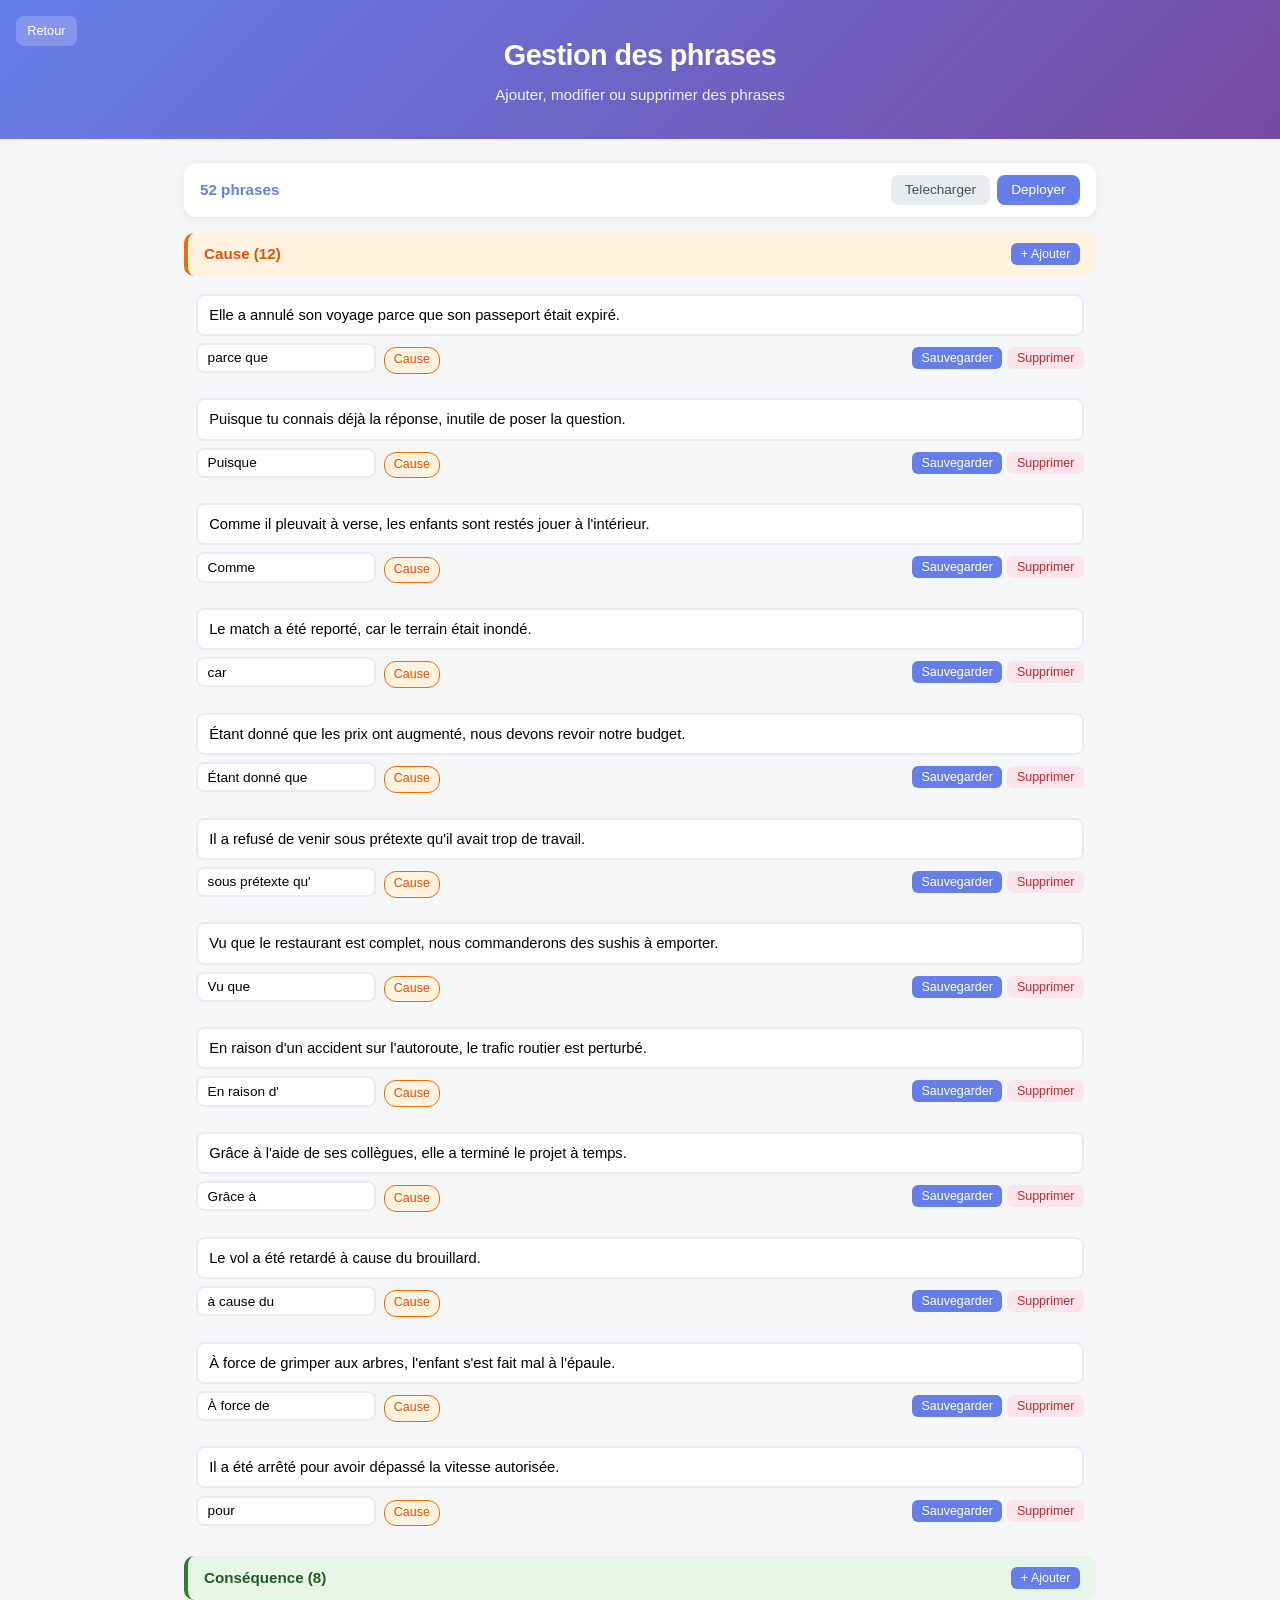
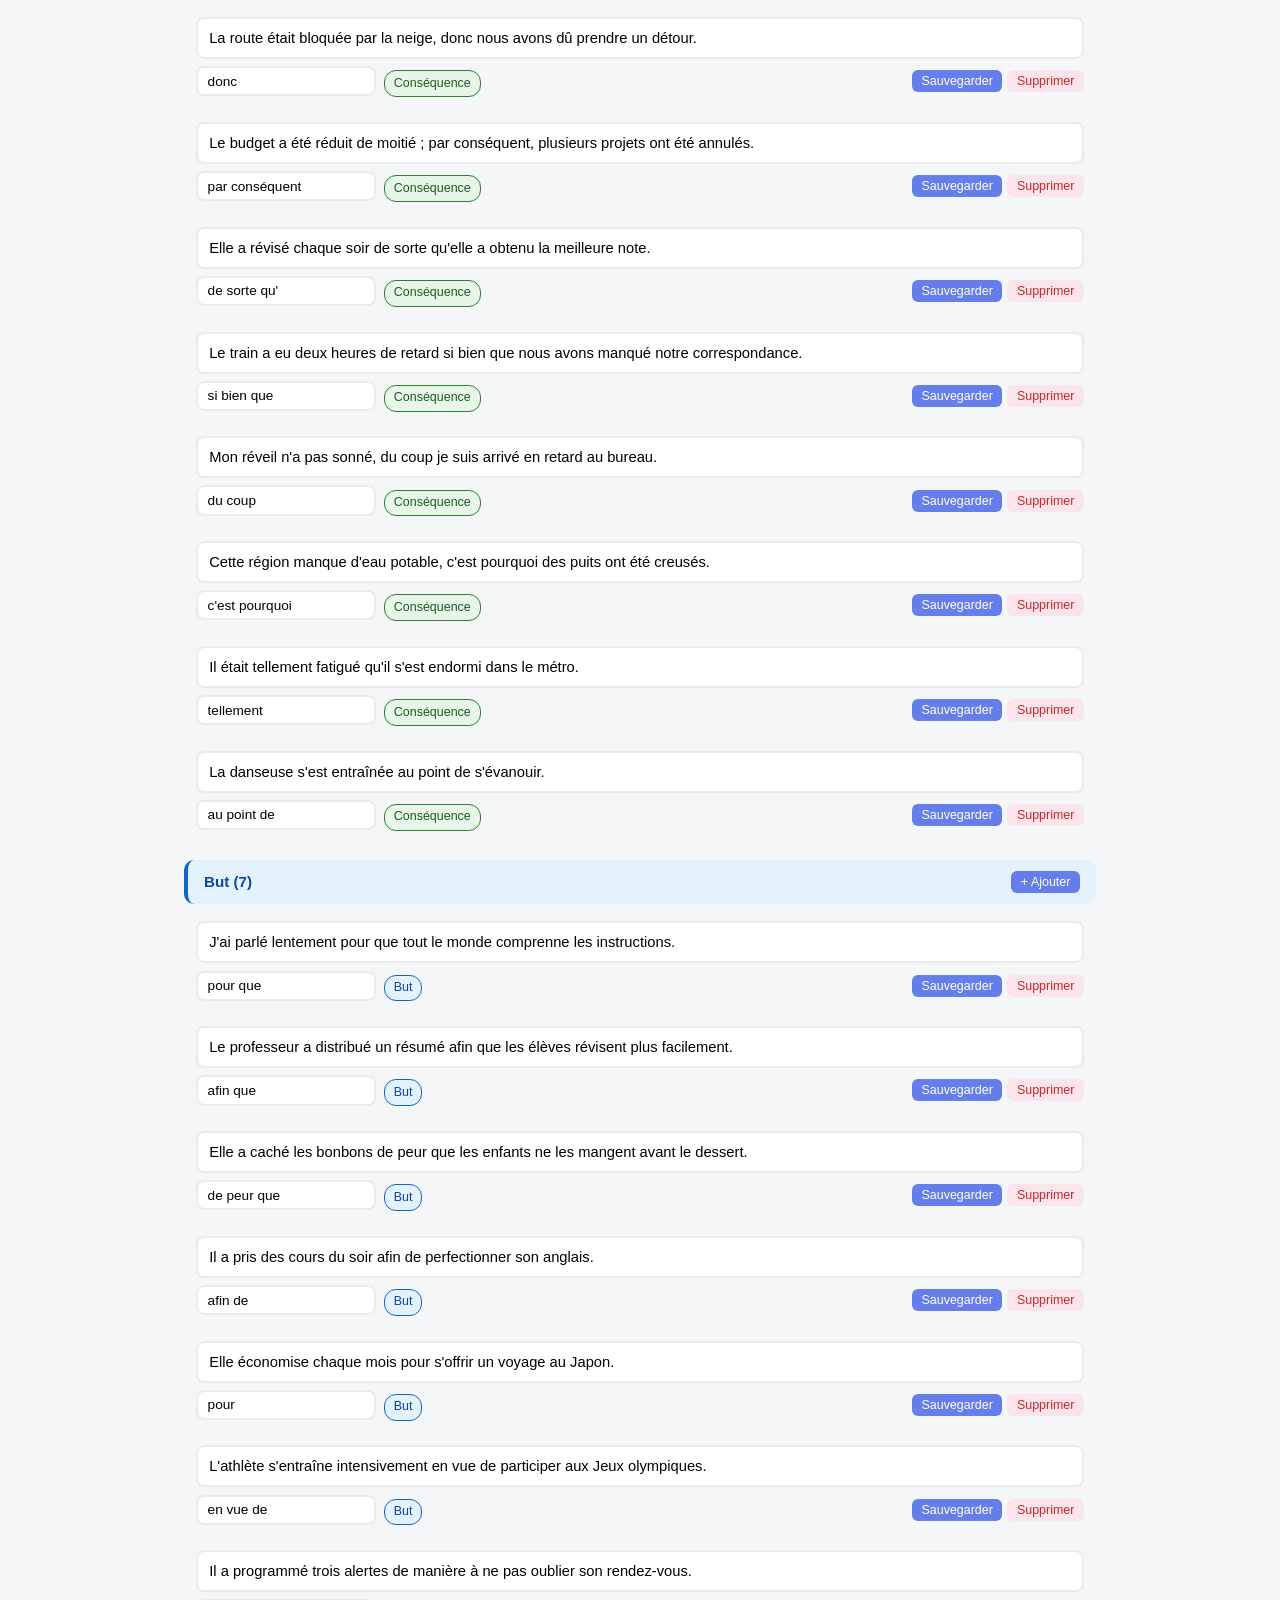
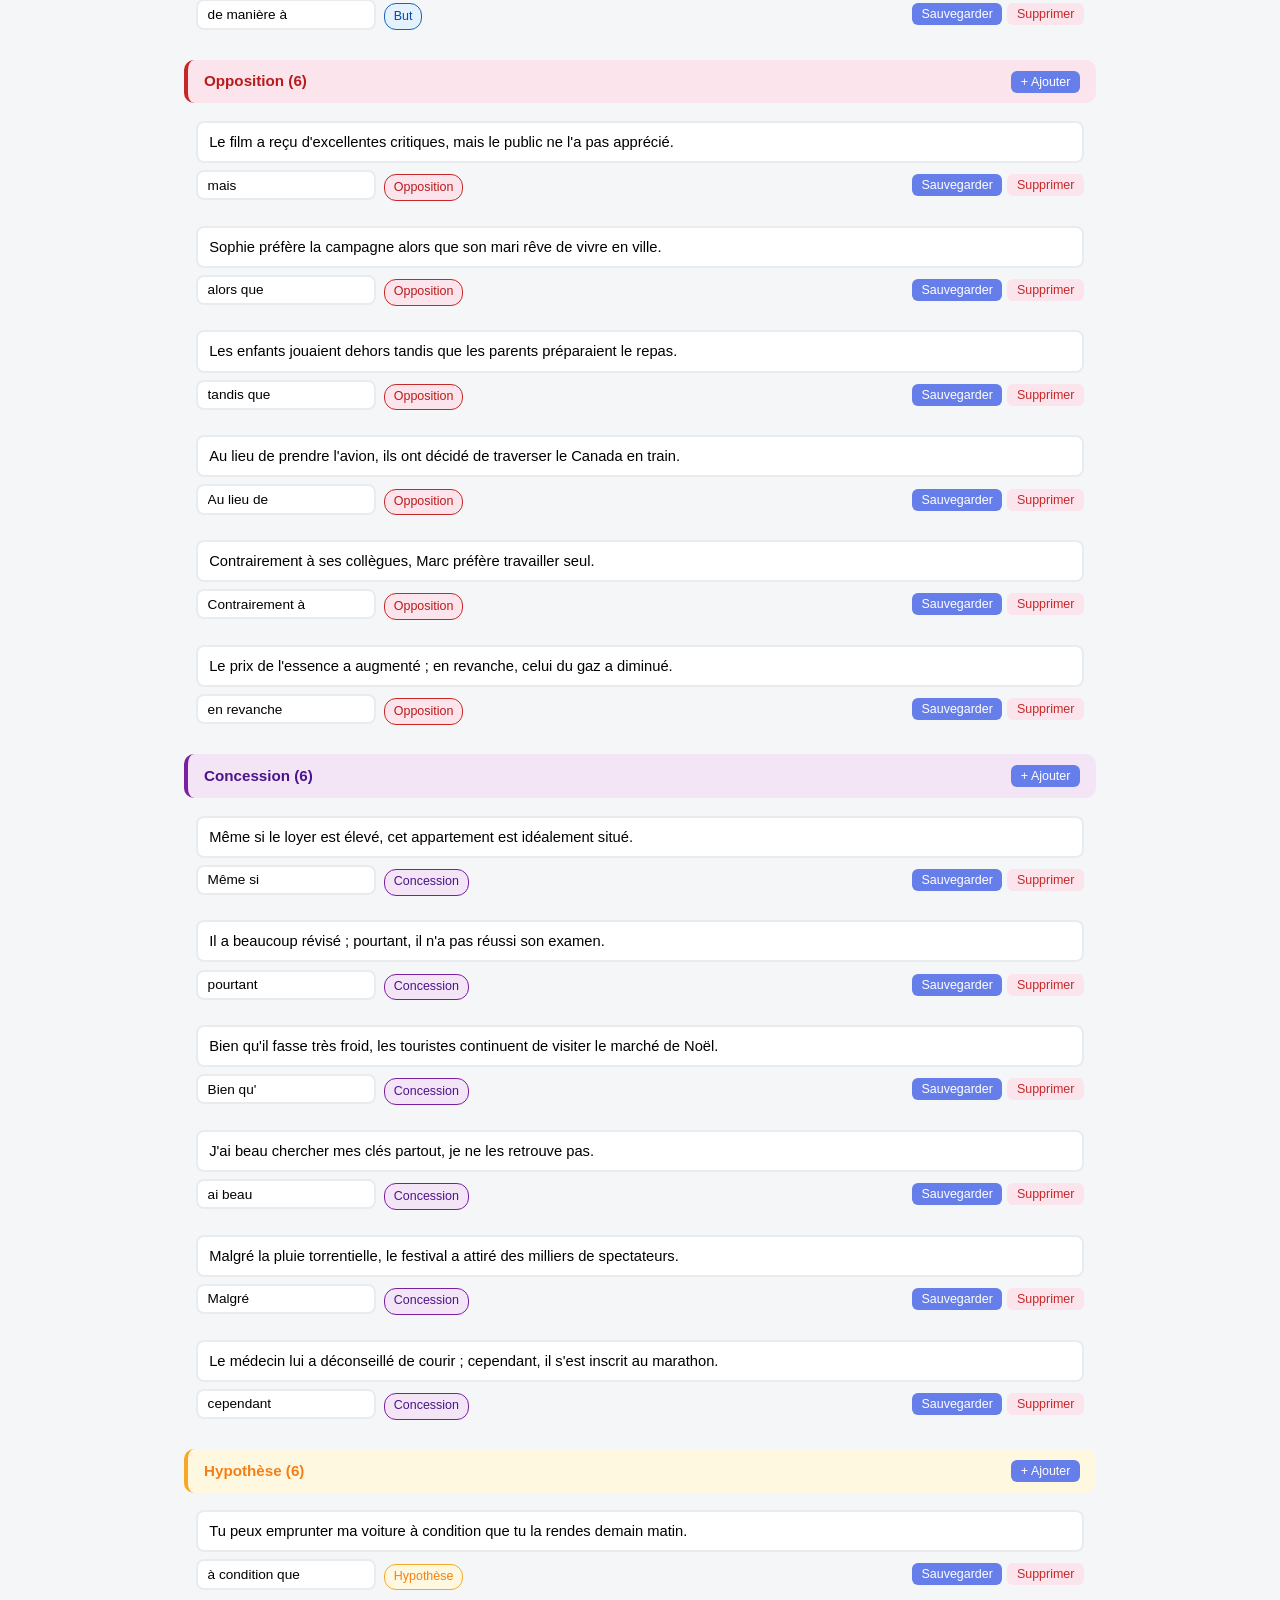
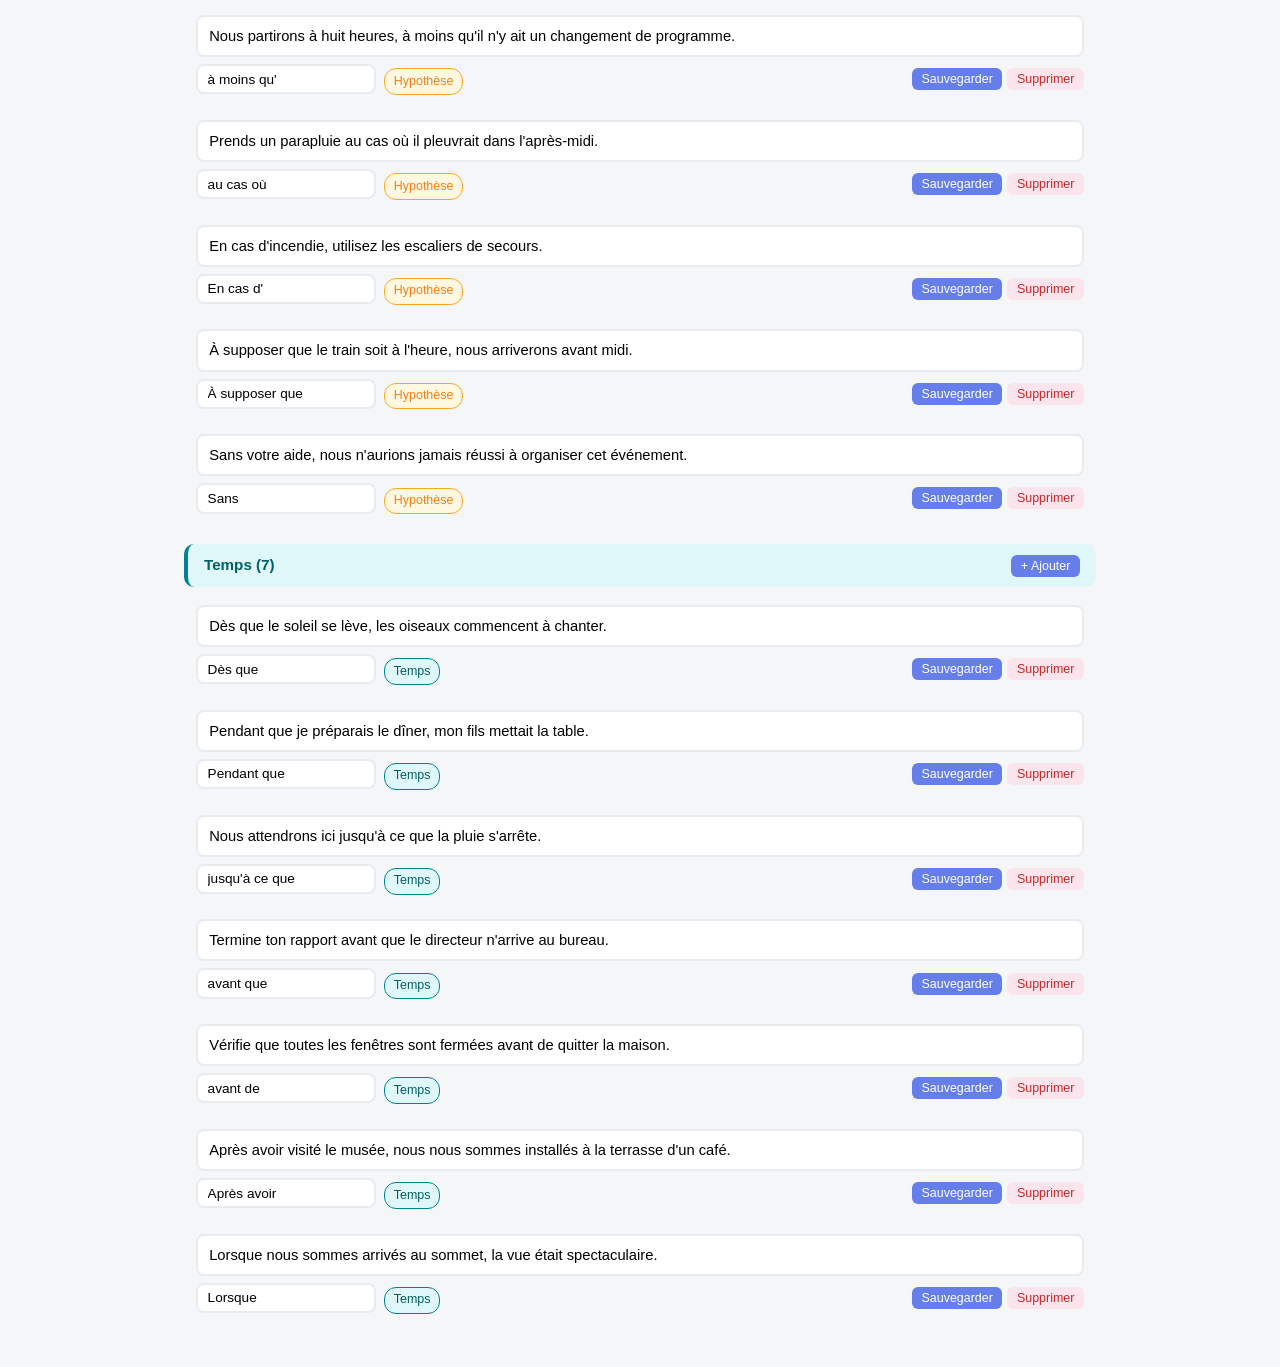
==== admin.html @ 8a6cf2e2 "Add admin page for phrase management with GitHub deploy - admin.html: CRUD interface to add/edit/del" ====
<!DOCTYPE html>
<html lang="fr">
<head>
  <meta charset="UTF-8">
  <meta name="viewport" content="width=device-width, initial-scale=1.0">
  <title>Gestion des phrases — Connecteurs FLE</title>
  <link rel="stylesheet" href="css/style.css">
</head>
<body>

  <header>
    <h1>Gestion des phrases</h1>
    <p>Ajouter, modifier ou supprimer des phrases</p>
    <a href="index.html" class="btn btn-secondary header-link">Retour</a>
  </header>

  <div class="container">

    <!-- Barre d'actions -->
    <div class="admin-toolbar">
      <span id="phrase-count" class="admin-count">0 phrases</span>
      <div class="admin-actions">
        <button class="btn btn-secondary" id="btn-download">Telecharger</button>
        <button class="btn btn-primary" id="btn-deploy">Deployer</button>
      </div>
    </div>

    <!-- Config GitHub (collapsed par défaut) -->
    <div id="github-config" class="card github-config hidden">
      <h3>Configuration GitHub</h3>
      <p class="subtitle">Necessaire une seule fois. Le token est stocke dans votre navigateur uniquement.</p>
      <div class="github-fields">
        <label>
          Personal Access Token
          <input type="password" id="github-token" placeholder="ghp_xxxxxxxxxxxx">
        </label>
        <a href="https://github.com/settings/tokens/new?scopes=repo&description=Connecteurs+FLE+Admin" target="_blank" class="btn btn-sm btn-secondary">Creer un token</a>
      </div>
      <div class="github-fields-row">
        <button class="btn btn-primary" id="btn-save-token">Enregistrer</button>
        <button class="btn btn-secondary" id="btn-cancel-config">Annuler</button>
      </div>
    </div>

    <!-- Phrases par catégorie -->
    <div id="admin-container"></div>

  </div>

  <!-- Toast notification -->
  <div id="toast" class="toast hidden"></div>

  <!-- Scripts -->
  <script src="data/phrases.js"></script>
  <script src="js/admin.js"></script>

</body>
</html>
---- css/style.css ----
/* ═══════════════════════════════════════════════
   Connecteurs FLE — Styles partagés
   ═══════════════════════════════════════════════ */

/* ── Reset & Base ── */
*, *::before, *::after { box-sizing: border-box; margin: 0; padding: 0; }

body {
  font-family: -apple-system, BlinkMacSystemFont, 'Segoe UI', Roboto, 'Helvetica Neue', Arial, sans-serif;
  background: #f5f6f8;
  color: #333;
  line-height: 1.6;
  min-height: 100vh;
}

/* ── Layout ── */
.container {
  max-width: 960px;
  margin: 0 auto;
  padding: 1rem;
}

/* ── Header ── */
header {
  background: linear-gradient(135deg, #667eea 0%, #764ba2 100%);
  color: white;
  padding: 1.5rem 1rem;
  text-align: center;
}
header h1 {
  font-size: 1.4rem;
  font-weight: 700;
  letter-spacing: -0.02em;
}
header p {
  opacity: 0.9;
  margin-top: 0.3rem;
  font-size: 0.95rem;
}

/* ── Cards ── */
.card {
  background: white;
  border-radius: 12px;
  box-shadow: 0 2px 8px rgba(0,0,0,0.07);
  padding: 1.25rem;
  margin-bottom: 1rem;
}
.card h3 {
  font-size: 1.05rem;
  margin-bottom: 0.75rem;
}
.card .subtitle {
  color: #888;
  font-size: 0.85rem;
  margin-top: -0.5rem;
  margin-bottom: 0.75rem;
}

/* ── Buttons ── */
.btn {
  display: inline-flex;
  align-items: center;
  justify-content: center;
  padding: 0.45rem 0.9rem;
  border: none;
  border-radius: 8px;
  font-size: 0.85rem;
  font-weight: 500;
  cursor: pointer;
  transition: all 0.15s;
  text-decoration: none;
}
.btn:active { transform: scale(0.97); }
.btn-primary { background: #667eea; color: white; }
.btn-primary:hover { background: #5a6fd6; }
.btn-secondary { background: #e9ecef; color: #495057; }
.btn-secondary:hover { background: #dee2e6; }
.btn-sm { padding: 0.25rem 0.6rem; font-size: 0.78rem; border-radius: 6px; }
.btn-danger { background: #fce4ec; color: #c62828; }
.btn-danger:hover { background: #ffcdd2; }

.btn-create {
  width: 100%;
  padding: 1rem;
  font-size: 1.05rem;
  font-weight: 600;
  background: linear-gradient(135deg, #667eea 0%, #764ba2 100%);
  color: white;
  border: none;
  border-radius: 12px;
  cursor: pointer;
  transition: all 0.2s;
  margin-top: 0.5rem;
}
.btn-create:hover { opacity: 0.92; transform: translateY(-1px); box-shadow: 0 4px 12px rgba(102,126,234,0.4); }
.btn-create:disabled { opacity: 0.5; cursor: not-allowed; transform: none; box-shadow: none; }

/* ── Quick bar (prof) ── */
.quick-bar {
  display: flex;
  flex-wrap: wrap;
  gap: 0.5rem;
  align-items: center;
  padding: 0.75rem 1rem;
  background: white;
  border-radius: 12px;
  margin-bottom: 1rem;
  box-shadow: 0 2px 8px rgba(0,0,0,0.07);
}
.quick-bar .count {
  margin-left: auto;
  font-weight: 600;
  font-size: 0.9rem;
  color: #667eea;
  white-space: nowrap;
}

/* ── Category sections (prof) ── */
.category-section { margin-bottom: 1.25rem; }

.category-header {
  display: flex;
  align-items: center;
  justify-content: space-between;
  padding: 0.6rem 1rem;
  border-radius: 10px;
  margin-bottom: 0.5rem;
  font-weight: 600;
  font-size: 0.95rem;
  border-left: 4px solid;
}
.category-header .cat-actions {
  display: flex;
  gap: 0.35rem;
}

/* ── Phrase items (prof) ── */
.phrase-item {
  display: flex;
  align-items: flex-start;
  gap: 0.65rem;
  padding: 0.6rem 0.75rem;
  border-radius: 8px;
  cursor: pointer;
  transition: background 0.1s;
}
.phrase-item:hover { background: #f8f9fa; }
.phrase-item input[type="checkbox"] {
  margin-top: 0.35rem;
  width: 18px;
  height: 18px;
  accent-color: #667eea;
  flex-shrink: 0;
}
.phrase-item .phrase-content { flex: 1; }
.phrase-item .phrase-text {
  display: block;
  font-size: 0.92rem;
  line-height: 1.5;
}
.connector-badge {
  display: inline-block;
  margin-top: 0.3rem;
  padding: 0.15rem 0.55rem;
  border-radius: 12px;
  font-size: 0.78rem;
  font-weight: 500;
}

/* ── Share link ── */
.link-box {
  display: flex;
  gap: 0.5rem;
}
.link-box input {
  flex: 1;
  padding: 0.6rem 0.8rem;
  border: 2px solid #e9ecef;
  border-radius: 8px;
  font-size: 0.9rem;
  color: #333;
  background: #f8f9fa;
}

/* ── Unified table (corrigé + résultats) ── */
.table-scroll {
  overflow-x: auto;
  -webkit-overflow-scrolling: touch;
  margin: 0 -1.25rem;
  padding: 0 1.25rem;
}
.unified-table {
  width: 100%;
  border-collapse: collapse;
  font-size: 0.85rem;
  min-width: 500px;
}
.unified-table th {
  text-align: left;
  padding: 0.55rem 0.5rem;
  border-bottom: 2px solid #e9ecef;
  color: #666;
  font-weight: 600;
  font-size: 0.78rem;
  text-transform: uppercase;
  letter-spacing: 0.03em;
  white-space: nowrap;
  position: sticky;
  top: 0;
  background: white;
}
.unified-table td {
  padding: 0.5rem 0.5rem;
  border-bottom: 1px solid #f0f0f0;
  vertical-align: top;
}
.unified-table tbody tr:hover { background: #f8f9fa; }
.unified-table tfoot td {
  padding: 0.6rem 0.5rem;
  border-top: 2px solid #e9ecef;
  border-bottom: none;
  font-size: 0.85rem;
}
.col-num { width: 2rem; text-align: center; color: #aaa; }
.col-phrase { min-width: 200px; }
.col-connector { white-space: nowrap; }
.col-category { white-space: nowrap; }
.col-student { text-align: center; min-width: 70px; }
.student-name {
  font-size: 0.75rem;
  font-weight: 700;
  color: #667eea;
  max-width: 80px;
  overflow: hidden;
  text-overflow: ellipsis;
}
.realtime-badge {
  display: inline-block;
  font-size: 0.65rem;
  font-weight: 600;
  text-transform: uppercase;
  letter-spacing: 0.05em;
  background: #e8f5e9;
  color: #2e7d32;
  padding: 0.15rem 0.5rem;
  border-radius: 10px;
  vertical-align: middle;
  margin-left: 0.4rem;
}
.cat-badge {
  display: inline-block;
  padding: 0.15rem 0.5rem;
  border-radius: 10px;
  font-size: 0.78rem;
  font-weight: 500;
  white-space: nowrap;
}

/* ── Dashboard table (prof) ── */
.dashboard-table {
  width: 100%;
  border-collapse: collapse;
  font-size: 0.88rem;
}
.dashboard-table th {
  text-align: left;
  padding: 0.6rem 0.5rem;
  border-bottom: 2px solid #e9ecef;
  color: #666;
  font-weight: 600;
  font-size: 0.8rem;
}
.dashboard-table td {
  padding: 0.55rem 0.5rem;
  border-bottom: 1px solid #f0f0f0;
}
.detail-cell { font-family: monospace; letter-spacing: 1px; }
.empty-state { color: #aaa; text-align: center; padding: 2rem 1rem; font-style: italic; }
.table-legend {
  margin-top: 0.75rem;
  font-size: 0.78rem;
  color: #666;
  line-height: 1.8;
}

/* ── Stats (prof) ── */
.stats-grid {
  display: grid;
  grid-template-columns: 1fr;
  gap: 0.4rem;
  margin-top: 1rem;
}
.stat-row {
  display: flex;
  align-items: center;
  gap: 0.5rem;
  font-size: 0.82rem;
}
.stat-row .stat-label {
  flex: 1;
  min-width: 0;
  white-space: nowrap;
  overflow: hidden;
  text-overflow: ellipsis;
}
.stat-bar-bg {
  width: 80px;
  height: 6px;
  background: #e9ecef;
  border-radius: 3px;
  overflow: hidden;
  flex-shrink: 0;
}
.stat-bar-fill {
  height: 100%;
  border-radius: 3px;
  transition: width 0.3s;
}
.stat-pct { width: 36px; text-align: right; font-weight: 600; font-size: 0.78rem; flex-shrink: 0; }

/* ═══ EXERCICE (élève) ═══ */

/* ── Welcome screen ── */
.welcome-screen {
  display: flex;
  flex-direction: column;
  align-items: center;
  justify-content: center;
  min-height: 80vh;
  text-align: center;
  padding: 2rem 1rem;
}
.welcome-screen h1 {
  font-size: 1.8rem;
  background: linear-gradient(135deg, #667eea, #764ba2);
  -webkit-background-clip: text;
  -webkit-text-fill-color: transparent;
  background-clip: text;
}
.welcome-screen p {
  color: #888;
  margin: 0.5rem 0 1.5rem;
}
.welcome-screen input {
  width: 100%;
  max-width: 320px;
  padding: 0.8rem 1rem;
  border: 2px solid #e0e0e0;
  border-radius: 12px;
  font-size: 1.05rem;
  text-align: center;
  transition: border-color 0.2s;
}
.welcome-screen input:focus {
  outline: none;
  border-color: #667eea;
}
.welcome-screen input.error {
  border-color: #c62828;
  animation: shake 0.4s;
}
.welcome-screen .btn-start {
  margin-top: 1rem;
  padding: 0.8rem 2.5rem;
  font-size: 1.05rem;
  font-weight: 600;
  background: linear-gradient(135deg, #667eea 0%, #764ba2 100%);
  color: white;
  border: none;
  border-radius: 12px;
  cursor: pointer;
  transition: all 0.2s;
}
.welcome-screen .btn-start:hover { opacity: 0.9; transform: translateY(-1px); }

@keyframes shake {
  0%, 100% { transform: translateX(0); }
  25% { transform: translateX(-6px); }
  75% { transform: translateX(6px); }
}

/* ── Instructions panel ── */
.instructions-panel {
  display: flex;
  flex-direction: column;
  align-items: center;
  justify-content: center;
  min-height: 80vh;
  text-align: left;
  padding: 2rem 1.5rem;
  max-width: 520px;
  margin: 0 auto;
}
.instructions-panel h2 {
  font-size: 1.4rem;
  margin-bottom: 1.25rem;
  text-align: center;
  width: 100%;
  background: linear-gradient(135deg, #667eea, #764ba2);
  -webkit-background-clip: text;
  -webkit-text-fill-color: transparent;
  background-clip: text;
}
.instructions-panel ol {
  margin-bottom: 1.5rem;
  padding-left: 1.25rem;
  font-size: 1rem;
  line-height: 1.8;
  color: #444;
}
.instructions-panel li { margin-bottom: 0.5rem; }

/* ── Progress bar ── */
.progress-bar {
  position: sticky;
  top: 0;
  z-index: 100;
  background: white;
  padding: 0.6rem 1rem;
  box-shadow: 0 2px 8px rgba(0,0,0,0.08);
}
.progress-track {
  height: 6px;
  background: #e9ecef;
  border-radius: 3px;
  overflow: hidden;
  margin-top: 0.3rem;
}
.progress-fill {
  height: 100%;
  background: linear-gradient(90deg, #667eea, #764ba2);
  border-radius: 3px;
  transition: width 0.3s ease;
}
.progress-text {
  font-size: 0.82rem;
  color: #888;
  font-weight: 500;
}

/* ── Phrase cards (exercice) ── */
.phrase-card {
  background: white;
  border-radius: 14px;
  box-shadow: 0 2px 8px rgba(0,0,0,0.06);
  padding: 1.25rem;
  margin-bottom: 1rem;
  border-left: 4px solid #e0e0e0;
  transition: border-color 0.3s;
}
.phrase-card.completed {
  border-left-color: #667eea;
}
.phrase-number {
  font-size: 0.78rem;
  font-weight: 600;
  color: #aaa;
  margin-bottom: 0.5rem;
}

/* ── Tokens ── */
.phrase-tokens {
  font-size: 1.05rem;
  line-height: 1.9;
  margin-bottom: 0.25rem;
}
.token-word {
  display: inline;
  cursor: pointer;
  padding: 2px 1px;
  border-radius: 4px;
  transition: all 0.12s;
  -webkit-tap-highlight-color: rgba(255,152,0,0.2);
}
.token-word:hover { background: #fff3e0; }
.token-word.selected {
  background: #ffb74d;
  color: white;
  font-weight: 600;
  border-radius: 4px;
  padding: 2px 2px;
}
.token-word.highlighted {
  background: #ffe0b2;
  border-radius: 4px;
  padding: 2px 1px;
}
.token-gap { display: inline; }
.token-gap.highlighted { background: #ffe0b2; }

/* ── Clear button ── */
.clear-btn {
  display: inline-flex;
  align-items: center;
  justify-content: center;
  width: 22px;
  height: 22px;
  border: none;
  background: #ffcdd2;
  color: #c62828;
  border-radius: 50%;
  font-size: 0.7rem;
  cursor: pointer;
  margin-left: 0.4rem;
  vertical-align: middle;
  transition: background 0.15s;
}
.clear-btn:hover { background: #ef9a9a; }

/* ── Connector preview ── */
.connector-preview {
  min-height: 0;
  overflow: hidden;
  transition: all 0.2s;
  font-size: 0.9rem;
  color: #555;
  padding: 0;
}
.connector-preview.visible {
  padding: 0.5rem 0.75rem;
  margin-top: 0.5rem;
  background: #fff8e1;
  border-radius: 8px;
  border: 1px solid #ffe082;
}
.preview-label { color: #999; font-size: 0.82rem; }

/* ── Category pills ── */
.cat-pills {
  display: flex;
  flex-wrap: wrap;
  gap: 0.4rem;
  margin-top: 0.75rem;
}
.cat-pill {
  padding: 0.35rem 0.7rem;
  border-radius: 20px;
  border: 2px solid;
  font-size: 0.78rem;
  font-weight: 600;
  cursor: pointer;
  transition: all 0.15s;
  opacity: 0.7;
  -webkit-tap-highlight-color: transparent;
}
.cat-pill:hover { opacity: 0.9; }
.cat-pill.selected {
  opacity: 1;
  transform: scale(1.08);
  box-shadow: 0 2px 8px rgba(0,0,0,0.15);
}

/* ── Phrase status ── */
.phrase-status {
  margin-top: 0.5rem;
  font-size: 0.82rem;
  font-weight: 500;
  min-height: 1.3em;
}
.phrase-status.complete { color: #2e7d32; }
.phrase-status.partial { color: #f57f17; }

/* ── Submit ── */
.submit-bar {
  position: sticky;
  bottom: 0;
  background: white;
  padding: 1rem;
  box-shadow: 0 -2px 10px rgba(0,0,0,0.08);
  text-align: center;
}
.btn-submit {
  width: 100%;
  max-width: 400px;
  padding: 0.9rem;
  font-size: 1.05rem;
  font-weight: 600;
  background: linear-gradient(135deg, #2e7d32, #43a047);
  color: white;
  border: none;
  border-radius: 12px;
  cursor: pointer;
  transition: all 0.2s;
}
.btn-submit:hover { opacity: 0.9; }
.btn-submit:disabled { opacity: 0.4; cursor: not-allowed; }

/* ═══ RESULTS (élève) ═══ */
.results-screen { padding: 2rem 1rem; max-width: 600px; margin: 0 auto; text-align: center; }
.results-screen h2 { font-size: 1.3rem; margin-bottom: 1.5rem; }

.score-circle {
  display: inline-flex;
  flex-direction: column;
  align-items: center;
  justify-content: center;
  width: 130px;
  height: 130px;
  border-radius: 50%;
  margin-bottom: 1rem;
}
.score-circle.good { background: #e8f5e9; border: 4px solid #2e7d32; color: #2e7d32; }
.score-circle.medium { background: #fff8e1; border: 4px solid #f9a825; color: #f57f17; }
.score-circle.poor { background: #fce4ec; border: 4px solid #c62828; color: #c62828; }
.score-number { font-size: 2.4rem; font-weight: 700; line-height: 1; }
.score-total { font-size: 1rem; font-weight: 500; opacity: 0.7; }
.score-text { font-size: 1.05rem; color: #555; margin-bottom: 1.5rem; }

.result-item {
  display: flex;
  align-items: flex-start;
  gap: 0.6rem;
  padding: 0.7rem 0.8rem;
  border-radius: 10px;
  margin-bottom: 0.4rem;
  text-align: left;
  font-size: 0.92rem;
}
.result-item.correct { background: #e8f5e9; }
.result-item.incorrect { background: #fce4ec; }
.result-icon { font-size: 1.1rem; flex-shrink: 0; margin-top: 0.1rem; }
.result-item.correct .result-icon { color: #2e7d32; }
.result-item.incorrect .result-icon { color: #c62828; }

/* ── Error screen ── */
.error-screen {
  display: flex;
  flex-direction: column;
  align-items: center;
  justify-content: center;
  min-height: 60vh;
  text-align: center;
  padding: 2rem;
}
.error-screen h2 { color: #c62828; margin-bottom: 0.5rem; }
.error-screen p { color: #888; }

/* ── Result colors ── */
.result-correct { color: #2e7d32; font-weight: 600; }
.result-partial { color: #e65100; font-weight: 600; }
.result-incorrect { color: #c62828; font-weight: 600; }

/* ═══ ADMIN (gestion phrases) ═══ */

/* ── Header link ── */
.header-link {
  position: absolute;
  top: 1rem;
  left: 1rem;
  background: rgba(255,255,255,0.2);
  color: white;
  font-size: 0.8rem;
  text-decoration: none;
  padding: 0.3rem 0.7rem;
}
.header-link:hover { background: rgba(255,255,255,0.3); }
header { position: relative; }

/* ── Admin toolbar ── */
.admin-toolbar {
  display: flex;
  align-items: center;
  justify-content: space-between;
  flex-wrap: wrap;
  gap: 0.5rem;
  padding: 0.75rem 1rem;
  background: white;
  border-radius: 12px;
  margin-bottom: 1rem;
  box-shadow: 0 2px 8px rgba(0,0,0,0.07);
}
.admin-count {
  font-weight: 600;
  font-size: 0.95rem;
  color: #667eea;
}
.admin-actions {
  display: flex;
  gap: 0.4rem;
}

/* ── GitHub config ── */
.github-config {
  border: 2px solid #667eea;
}
.github-fields {
  display: flex;
  align-items: flex-end;
  flex-wrap: wrap;
  gap: 0.75rem;
  margin-bottom: 0.75rem;
}
.github-fields label {
  flex: 1;
  min-width: 200px;
  font-size: 0.85rem;
  font-weight: 600;
  color: #555;
}
.github-fields input {
  display: block;
  width: 100%;
  margin-top: 0.3rem;
  padding: 0.5rem 0.7rem;
  border: 2px solid #e9ecef;
  border-radius: 8px;
  font-size: 0.9rem;
  font-family: monospace;
}
.github-fields input:focus {
  outline: none;
  border-color: #667eea;
}
.github-fields-row {
  display: flex;
  gap: 0.4rem;
}

/* ── Phrase edit row ── */
.phrase-edit-row {
  padding: 0.6rem 0.75rem;
  border-radius: 8px;
  margin-bottom: 0.35rem;
  transition: background 0.1s;
}
.phrase-edit-row:hover { background: #f8f9fa; }
.phrase-edit-fields {
  display: flex;
  flex-direction: column;
  gap: 0.4rem;
}
.phrase-edit-fields .input-text {
  width: 100%;
  padding: 0.5rem 0.7rem;
  border: 2px solid #e9ecef;
  border-radius: 8px;
  font-size: 0.92rem;
  line-height: 1.5;
  transition: border-color 0.15s;
}
.phrase-edit-fields .input-text:focus {
  outline: none;
  border-color: #667eea;
}
.phrase-edit-fields .input-text.error {
  border-color: #c62828;
}
.phrase-edit-bottom {
  display: flex;
  align-items: center;
  flex-wrap: wrap;
  gap: 0.5rem;
}
.phrase-edit-fields .input-connector {
  padding: 0.35rem 0.6rem;
  border: 2px solid #e9ecef;
  border-radius: 8px;
  font-size: 0.85rem;
  width: 180px;
  transition: border-color 0.15s;
}
.phrase-edit-fields .input-connector:focus {
  outline: none;
  border-color: #667eea;
}
.phrase-edit-fields .input-connector.error {
  border-color: #c62828;
}
.phrase-edit-actions {
  display: flex;
  gap: 0.3rem;
  margin-left: auto;
}

/* ── Toast notifications ── */
.toast {
  position: fixed;
  bottom: 1.5rem;
  left: 50%;
  transform: translateX(-50%) translateY(100px);
  padding: 0.7rem 1.4rem;
  border-radius: 10px;
  font-size: 0.9rem;
  font-weight: 500;
  box-shadow: 0 4px 16px rgba(0,0,0,0.15);
  opacity: 0;
  transition: all 0.3s ease;
  z-index: 1000;
  white-space: nowrap;
}
.toast-success { background: #2e7d32; color: white; }
.toast-error { background: #c62828; color: white; }
.toast-visible {
  opacity: 1;
  transform: translateX(-50%) translateY(0);
}

/* ── Utility ── */
.hidden { display: none !important; }
.mt-1 { margin-top: 1rem; }

/* ── Responsive ── */
@media (min-width: 640px) {
  header { padding: 2rem 1.5rem; }
  header h1 { font-size: 1.8rem; }
  .container { padding: 1.5rem; }
  .phrase-tokens { font-size: 1.1rem; }
  .cat-pills { gap: 0.5rem; }
  .cat-pill { padding: 0.4rem 0.85rem; font-size: 0.82rem; }
  .stat-bar-bg { width: 120px; }
}
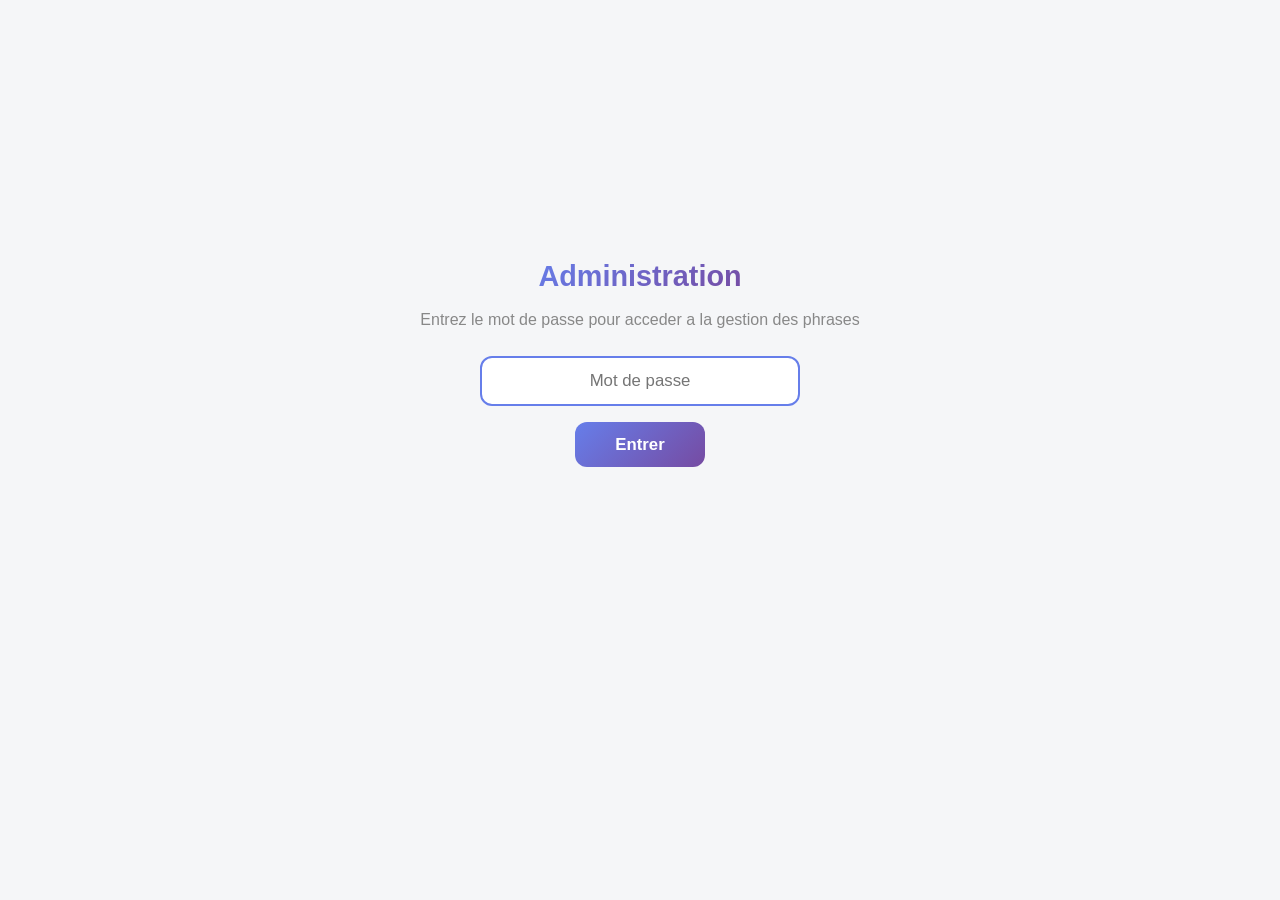
==== commit 05d065c7: "Add security: password login, XSS sanitize, deploy confirmation - Login screen with SHA-256 hashed p" ====
--- a/admin.html
+++ b/admin.html
@@ -8,43 +8,57 @@
 </head>
 <body>
 
-  <header>
-    <h1>Gestion des phrases</h1>
-    <p>Ajouter, modifier ou supprimer des phrases</p>
-    <a href="index.html" class="btn btn-secondary header-link">Retour</a>
-  </header>
+  <!-- ═══ Écran de connexion ═══ -->
+  <section id="login-screen" class="hidden">
+    <div class="welcome-screen">
+      <h1>Administration</h1>
+      <p>Entrez le mot de passe pour acceder a la gestion des phrases</p>
+      <input type="password" id="admin-password" placeholder="Mot de passe">
+      <button class="btn-start" id="login-btn">Entrer</button>
+    </div>
+  </section>
 
-  <div class="container">
+  <!-- ═══ Contenu admin (caché avant login) ═══ -->
+  <div id="admin-main" class="hidden">
 
-    <!-- Barre d'actions -->
-    <div class="admin-toolbar">
-      <span id="phrase-count" class="admin-count">0 phrases</span>
-      <div class="admin-actions">
-        <button class="btn btn-secondary" id="btn-download">Telecharger</button>
-        <button class="btn btn-primary" id="btn-deploy">Deployer</button>
+    <header>
+      <h1>Gestion des phrases</h1>
+      <p>Ajouter, modifier ou supprimer des phrases</p>
+      <a href="index.html" class="btn btn-secondary header-link">Retour</a>
+    </header>
+
+    <div class="container">
+
+      <!-- Barre d'actions -->
+      <div class="admin-toolbar">
+        <span id="phrase-count" class="admin-count">0 phrases</span>
+        <div class="admin-actions">
+          <button class="btn btn-secondary" id="btn-download">Telecharger</button>
+          <button class="btn btn-primary" id="btn-deploy">Deployer</button>
+        </div>
       </div>
+
+      <!-- Config GitHub (collapsed par défaut) -->
+      <div id="github-config" class="card github-config hidden">
+        <h3>Configuration GitHub</h3>
+        <p class="subtitle">Necessaire une seule fois. Le token est stocke dans votre navigateur uniquement.</p>
+        <div class="github-fields">
+          <label>
+            Personal Access Token
+            <input type="password" id="github-token" placeholder="ghp_xxxxxxxxxxxx">
+          </label>
+          <a href="https://github.com/settings/tokens/new?scopes=repo&description=Connecteurs+FLE+Admin" target="_blank" class="btn btn-sm btn-secondary">Creer un token</a>
+        </div>
+        <div class="github-fields-row">
+          <button class="btn btn-primary" id="btn-save-token">Enregistrer</button>
+          <button class="btn btn-secondary" id="btn-cancel-config">Annuler</button>
+        </div>
+      </div>
+
+      <!-- Phrases par catégorie -->
+      <div id="admin-container"></div>
+
     </div>
-
-    <!-- Config GitHub (collapsed par défaut) -->
-    <div id="github-config" class="card github-config hidden">
-      <h3>Configuration GitHub</h3>
-      <p class="subtitle">Necessaire une seule fois. Le token est stocke dans votre navigateur uniquement.</p>
-      <div class="github-fields">
-        <label>
-          Personal Access Token
-          <input type="password" id="github-token" placeholder="ghp_xxxxxxxxxxxx">
-        </label>
-        <a href="https://github.com/settings/tokens/new?scopes=repo&description=Connecteurs+FLE+Admin" target="_blank" class="btn btn-sm btn-secondary">Creer un token</a>
-      </div>
-      <div class="github-fields-row">
-        <button class="btn btn-primary" id="btn-save-token">Enregistrer</button>
-        <button class="btn btn-secondary" id="btn-cancel-config">Annuler</button>
-      </div>
-    </div>
-
-    <!-- Phrases par catégorie -->
-    <div id="admin-container"></div>
-
   </div>
 
   <!-- Toast notification -->
